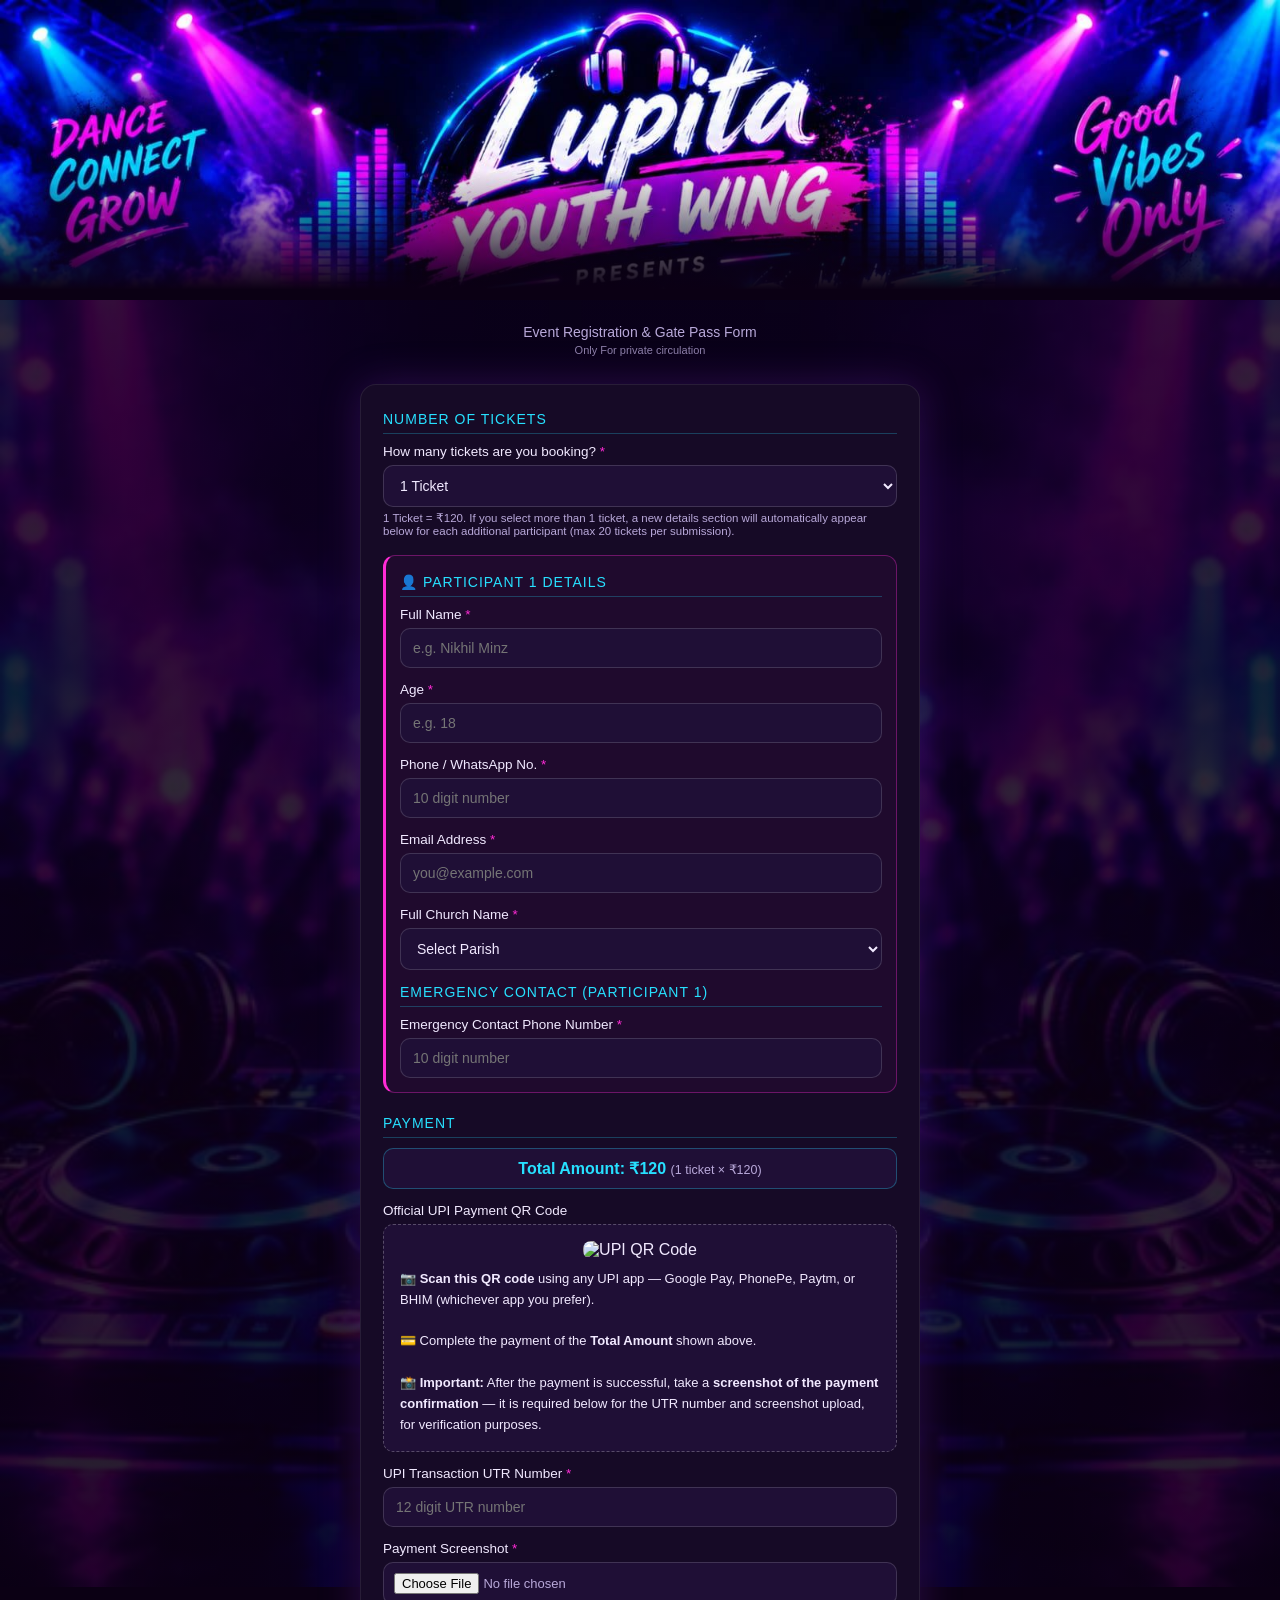
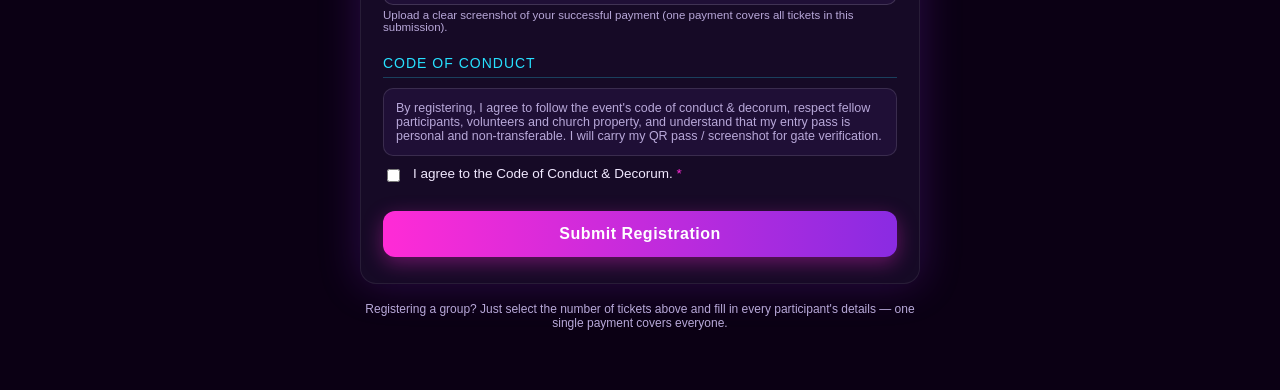
==== index.html @ fa6aa411 "initial commit" ====
<!DOCTYPE html>
<html lang="en">
<head>
<meta charset="UTF-8">
<meta name="viewport" content="width=device-width, initial-scale=1.0">
<title>Lupita YOUTH WINGS presents DJ NIGHT — Registration</title>
<style>
  :root{
    --neon-pink:#ff2bd6;
    --neon-cyan:#27e0ff;
    --neon-purple:#8a2be2;
    --bg-dark:#0b0014;
    --card-bg:#160a26;
    --text-light:#f1e9ff;
    --muted:#b8a8d9;
    --danger:#ff5c6c;
  }
  *{box-sizing:border-box;}
  body{
    margin:0;
    min-height:100vh;
    font-family:'Segoe UI', Arial, sans-serif;
    background:
      linear-gradient(rgba(11,0,20,0.82), rgba(11,0,20,0.9)),
      url([data-uri]) center center / cover no-repeat fixed;
    background-color:var(--bg-dark);
    color:var(--text-light);
    padding:0;
  }
  .page-content{
    padding:24px 12px 60px;
  }
  .banner-wrap{
    position:relative;
    width:100%;
    max-height:300px;
    overflow:hidden;
    line-height:0;
  }
  .banner-img{
    width:100%;
    height:100%;
    object-fit:cover;
    display:block;
  }
  .banner-wrap::after{
    content:'';
    position:absolute;
    left:0;right:0;bottom:0;
    height:130px;
    background:linear-gradient(to bottom, rgba(11,0,20,0) 0%, var(--bg-dark) 92%);
    pointer-events:none;
  }
  .header{
    text-align:center;
    margin-bottom:28px;
  }
  .header h1{
    font-size:26px;
    margin:0 0 6px;
    background:linear-gradient(90deg,var(--neon-pink),var(--neon-cyan));
    -webkit-background-clip:text;
    background-clip:text;
    color:transparent;
    text-shadow:0 0 18px rgba(255,43,214,0.35);
  }
  .header p{
    color:var(--muted);
    margin:0;
    font-size:14px;
  }
  form{
    max-width:560px;
    margin:0 auto;
    background:var(--card-bg);
    border:1px solid rgba(255,255,255,0.08);
    border-radius:16px;
    padding:26px 22px;
    box-shadow:0 0 40px rgba(138,43,226,0.25);
  }
  .section-title{
    font-size:14px;
    text-transform:uppercase;
    letter-spacing:1px;
    color:var(--neon-cyan);
    margin:22px 0 10px;
    border-bottom:1px solid rgba(39,224,255,0.25);
    padding-bottom:6px;
  }
  .section-title:first-of-type{margin-top:0;}
  label{
    display:block;
    font-size:13.5px;
    margin:14px 0 6px;
    color:var(--text-light);
  }
  label .req{color:var(--neon-pink);}
  input[type=text], input[type=number], input[type=tel], input[type=email], select, textarea{
    width:100%;
    padding:11px 12px;
    border-radius:10px;
    border:1px solid rgba(255,255,255,0.15);
    background:#1f0f36;
    color:var(--text-light);
    font-size:14px;
    outline:none;
    font-family:inherit;
    resize:vertical;
  }
  input:focus, select:focus, textarea:focus{
    border-color:var(--neon-cyan);
    box-shadow:0 0 0 2px rgba(39,224,255,0.25);
  }
  .participant-card{
    border:1px solid rgba(255,43,214,0.35);
    border-left:3px solid var(--neon-pink);
    border-radius:12px;
    padding:4px 14px 14px;
    margin-top:18px;
    background:rgba(255,43,214,0.04);
  }
  .participant-card .section-title{margin-top:14px;}
  .qr-box{
    text-align:center;
    background:#1f0f36;
    border:1px dashed rgba(255,255,255,0.25);
    border-radius:10px;
    padding:16px;
    margin-top:6px;
  }
  .qr-box img{max-width:200px;border-radius:8px;}
  .qr-box p{font-size:12.5px;color:var(--muted);margin:8px 0 0;}
  input[type=file]{
    width:100%;
    padding:10px;
    border-radius:10px;
    background:#1f0f36;
    border:1px solid rgba(255,255,255,0.15);
    color:var(--muted);
    font-size:13px;
  }
  #screenshotPreview{
    margin-top:10px;
    max-width:160px;
    border-radius:8px;
    display:none;
  }
  .conduct-box{
    background:#1f0f36;
    border:1px solid rgba(255,255,255,0.12);
    border-radius:10px;
    padding:12px;
    margin-top:6px;
    font-size:12.5px;
    color:var(--muted);
    max-height:120px;
    overflow-y:auto;
  }
  .consent-row{
    display:flex;
    align-items:flex-start;
    gap:10px;
    margin-top:10px;
    font-size:13.5px;
  }
  .consent-row input{width:auto;margin-top:3px;}
  button{
    width:100%;
    margin-top:26px;
    padding:14px;
    border:none;
    border-radius:12px;
    font-size:16px;
    font-weight:700;
    letter-spacing:0.5px;
    cursor:pointer;
    color:#fff;
    background:linear-gradient(90deg,var(--neon-pink),var(--neon-purple));
    box-shadow:0 6px 20px rgba(255,43,214,0.35);
  }
  button:disabled{opacity:0.6;cursor:not-allowed;}
  .error-text{color:var(--danger);font-size:12px;margin-top:4px;display:none;}
  .hint{color:var(--muted);font-size:11.5px;margin-top:4px;}
  #statusMsg{
    max-width:560px;
    margin:16px auto 0;
    padding:14px 16px;
    border-radius:10px;
    font-size:14px;
    display:none;
  }
  #statusMsg.success{background:rgba(39,224,255,0.12);border:1px solid var(--neon-cyan);color:var(--neon-cyan);}
  #statusMsg.error{background:rgba(255,92,108,0.12);border:1px solid var(--danger);color:var(--danger);}
  .small-note{
    max-width:560px;
    margin:18px auto 0;
    text-align:center;
    color:var(--muted);
    font-size:12px;
  }
</style>
</head>
<body>

  <div class="banner-wrap">
    <img class="banner-img" alt="Lupita Youth Wing presents DJ Night" src="[data-uri]">
  </div>

  <div class="page-content">

  <div class="header">
    <p>Event Registration &amp; Gate Pass Form</p>
    <p style="font-size:11px; opacity:0.75; margin-top:4px;">Only For private circulation</p>
  </div>

  <form id="regForm">

    <div class="section-title">Number of Tickets</div>
    <label style="margin-top:0;">How many tickets are you booking? <span class="req">*</span></label>
    <select id="quantity" required>
      <option value="1">1 Ticket</option>
      <option value="2">2 Tickets</option>
      <option value="3">3 Tickets</option>
      <option value="4">4 Tickets</option>
      <option value="5">5 Tickets</option>
      <option value="6">6 Tickets</option>
      <option value="7">7 Tickets</option>
      <option value="8">8 Tickets</option>
      <option value="9">9 Tickets</option>
      <option value="10">10 Tickets</option>
      <option value="11">11 Tickets</option>
      <option value="12">12 Tickets</option>
      <option value="13">13 Tickets</option>
      <option value="14">14 Tickets</option>
      <option value="15">15 Tickets</option>
      <option value="16">16 Tickets</option>
      <option value="17">17 Tickets</option>
      <option value="18">18 Tickets</option>
      <option value="19">19 Tickets</option>
      <option value="20">20 Tickets</option>
    </select>
    <div class="hint">1 Ticket = ₹120. If you select more than 1 ticket, a new details section will automatically appear below for each additional participant (max 20 tickets per submission).</div>

    <div id="participantsContainer"></div>

    <div class="section-title">Payment</div>

    <div id="totalAmountDisplay" style="margin-top:0;padding:10px;border-radius:10px;background:#1f0f36;border:1px solid rgba(39,224,255,0.3);text-align:center;font-size:16px;font-weight:700;color:var(--neon-cyan);">
      Total Amount: ₹120
    </div>

    <label style="margin-top:14px;">Official UPI Payment QR Code</label>
    <div class="qr-box">
      <img id="upiQrImg" src="" alt="UPI QR Code">
      <p id="qrInstructions" style="font-size:13px;color:var(--text-light);line-height:1.6;text-align:left;margin-top:10px;">
        📷 <b>Scan this QR code</b> using any UPI app — Google Pay, PhonePe, Paytm, or BHIM (whichever app you prefer).<br><br>
        💳 Complete the payment of the <b>Total Amount</b> shown above.<br><br>
        📸 <b>Important:</b> After the payment is successful, take a <b>screenshot of the payment confirmation</b> — it is required below for the UTR number and screenshot upload, for verification purposes.
      </p>
    </div>

    <label>UPI Transaction UTR Number <span class="req">*</span></label>
    <input type="text" id="utr" required maxlength="12" placeholder="12 digit UTR number">
    <div class="error-text" id="utrErr">UTR number must be 12 digits</div>

    <label>Payment Screenshot <span class="req">*</span></label>
    <input type="file" id="screenshot" accept="image/*" required>
    <img id="screenshotPreview">
    <div class="hint">Upload a clear screenshot of your successful payment (one payment covers all tickets in this submission).</div>

    <div class="section-title">Code of Conduct</div>
    <div class="conduct-box">
      By registering, I agree to follow the event's code of conduct &amp; decorum,
      respect fellow participants, volunteers and church property, and understand that
      my entry pass is personal and non-transferable. I will carry my QR pass /
      screenshot for gate verification.
    </div>
    <div class="consent-row">
      <input type="checkbox" id="conduct" required>
      <label style="margin:0;">I agree to the Code of Conduct &amp; Decorum. <span class="req">*</span></label>
    </div>

    <button type="submit" id="submitBtn">Submit Registration</button>
  </form>

  <div id="statusMsg"></div>
  <p class="small-note">Registering a group? Just select the number of tickets above and fill in every participant's details — one single payment covers everyone.</p>

  </div><!-- /.page-content -->

<script>
  const SCRIPT_URL = "https://script.google.com/macros/s/AKfycbx75pAL6AhfcWhMTBzNo694EKzCSM-PQaCPKHMJ6AoMaHgdyySsBpBkt1XZJazx-DOt/exec";

  // ---- Real UPI payment details ----
  const UPI_ID = "Nikhilminz04-1@okhdfcbank";
  const PAYEE_NAME = "Lupita YOUTH WINGS presents DJ NIGHT";
  const TICKET_PRICE = 120; // ₹ per ticket — total = quantity x TICKET_PRICE
  const MAX_QUANTITY = 20;
  const MAX_SCREENSHOT_BYTES = 8 * 1024 * 1024; // 8 MB — must match Code.gs MAX_SCREENSHOT_BYTES

  const form = document.getElementById('regForm');
  const statusMsg = document.getElementById('statusMsg');
  const submitBtn = document.getElementById('submitBtn');
  const participantsContainer = document.getElementById('participantsContainer');
  const quantitySelect = document.getElementById('quantity');

  const PARISH_OPTIONS = [
    "Our Lady Of Guadalupe Church, Telco",
    "St. Joseph's Cathedral, Golmuri",
    "St. Mary's Church, Bistupur",
    "St. Robert's Church, Parsudih",
    "St. Anthony's Church, Mango",
    "Holy Family Church, Rahrgora (Sub-Station)",
    "Infant Jesus Church, Sonari",
    "Infant Jesus Church, Jadugora",
    "St. Anthony's Church, Maubhandar",
    "St. Barbara Catholic Church, Mosaboni",
    "Our Lady Of Nativity Church, Sini",
    "Jisu Marsal Church, Chandil"
  ];

  function parishOptionsHtml() {
    let html = '<option value="" disabled selected>Select Parish</option>';
    PARISH_OPTIONS.forEach(name => { html += `<option>${name}</option>`; });
    html += '<option value="Other">Other (type below)</option>';
    return html;
  }

  // Builds one full details card (Participant + Emergency Contact) for a given index (1, 2, 3...)
  function createParticipantCard(index) {
    const card = document.createElement('div');
    card.className = 'participant-card';
    card.id = `participantBlock_${index}`;
    card.innerHTML = `
      <div class="section-title" style="margin-top:14px;">👤 Participant ${index} Details</div>

      <label style="margin-top:0;">Full Name <span class="req">*</span></label>
      <input type="text" id="fullName_${index}" required placeholder="e.g. Nikhil Minz">

      <label>Age <span class="req">*</span></label>
      <input type="number" id="age_${index}" required min="5" max="100" placeholder="e.g. 18">

      <label>Phone / WhatsApp No. <span class="req">*</span></label>
      <input type="tel" id="phone_${index}" required maxlength="10" placeholder="10 digit number">
      <div class="error-text" id="phoneErr_${index}">Please enter a valid 10 digit number</div>

      <label>Email Address <span class="req">*</span></label>
      <input type="email" id="email_${index}" required placeholder="you@example.com">

      <label>Full Church Name <span class="req">*</span></label>
      <select id="parish_${index}" class="parishSelect" required>${parishOptionsHtml()}</select>
      <input type="text" id="parishOther_${index}" class="parishOtherInput" placeholder="If Other, type Parish name" style="margin-top:8px;display:none;">

      <div class="section-title">Emergency Contact (Participant ${index})</div>

      <label style="margin-top:0;">Emergency Contact Phone Number <span class="req">*</span></label>
      <input type="tel" id="guardianPhone_${index}" required maxlength="10" placeholder="10 digit number">
      <div class="error-text" id="guardianPhoneErr_${index}">Please enter a valid 10 digit number</div>
    `;
    return card;
  }

  let renderedCount = 0;

  function addParticipantBlocks(upTo) {
    for (let i = renderedCount + 1; i <= upTo; i++) {
      participantsContainer.appendChild(createParticipantCard(i));
    }
    renderedCount = Math.max(renderedCount, upTo);
  }

  function removeParticipantBlocks(downTo) {
    for (let i = renderedCount; i > downTo; i--) {
      const el = document.getElementById(`participantBlock_${i}`);
      if (el) el.remove();
    }
    renderedCount = downTo;
  }

  // Adds/removes participant cards to match the selected ticket quantity.
  // Existing cards (and whatever the user already typed in them) are never
  // touched — only new cards are added at the end, or extra ones removed.
  function renderParticipants(count) {
    if (count > renderedCount) addParticipantBlocks(count);
    else if (count < renderedCount) removeParticipantBlocks(count);
  }

  // Show/hide "Other" parish text box for whichever participant card changed
  // (event delegation, since cards are created dynamically).
  participantsContainer.addEventListener('change', (e) => {
    if (e.target.classList.contains('parishSelect')) {
      const idx = e.target.id.split('_')[1];
      const otherInput = document.getElementById(`parishOther_${idx}`);
      if (otherInput) otherInput.style.display = e.target.value === 'Other' ? 'block' : 'none';
    }
  });

  function getQuantity() {
    let qty = parseInt(quantitySelect.value, 10);
    if (!qty || qty < 1) qty = 1;
    if (qty > MAX_QUANTITY) qty = MAX_QUANTITY;
    return qty;
  }

  function updatePaymentUI() {
    const qty = getQuantity();
    const total = qty * TICKET_PRICE;

    document.getElementById('totalAmountDisplay').innerHTML =
      `Total Amount: ₹${total} <span style="font-weight:400;color:var(--muted);font-size:12.5px;">(${qty} ticket${qty > 1 ? 's' : ''} × ₹${TICKET_PRICE})</span>`;

    const upiLink = `upi://pay?pa=${UPI_ID}&pn=${encodeURIComponent(PAYEE_NAME)}&am=${total}&cu=INR&tn=${encodeURIComponent('DJ Night Registration x' + qty)}`;

    document.getElementById('upiQrImg').src =
      `https://api.qrserver.com/v1/create-qr-code/?size=220x220&data=${encodeURIComponent(upiLink)}`;
  }

  quantitySelect.addEventListener('change', () => {
    renderParticipants(getQuantity());
    updatePaymentUI();
  });

  // Initial render — Participant 1's card + ₹120 total, as soon as the page loads.
  renderParticipants(getQuantity());
  updatePaymentUI();

  // Preview payment screenshot + basic client-side type/size check
  // (server in Code.gs re-validates both — never trust the client alone).
  document.getElementById('screenshot').addEventListener('change', (e) => {
    const file = e.target.files[0];
    const preview = document.getElementById('screenshotPreview');
    const screenshotInput = e.target;

    if (file) {
      if (!file.type.startsWith('image/')) {
        statusMsg.className = 'error';
        statusMsg.textContent = '❌ Please upload an image file (JPG, PNG or WEBP) for the payment screenshot.';
        statusMsg.style.display = 'block';
        screenshotInput.value = '';
        preview.style.display = 'none';
        return;
      }
      if (file.size > MAX_SCREENSHOT_BYTES) {
        statusMsg.className = 'error';
        statusMsg.textContent = '❌ Screenshot is too large (max 8 MB). Please upload a smaller/compressed image.';
        statusMsg.style.display = 'block';
        screenshotInput.value = '';
        preview.style.display = 'none';
        return;
      }
      statusMsg.style.display = 'none';
      const reader = new FileReader();
      reader.onload = ev => { preview.src = ev.target.result; preview.style.display = 'block'; };
      reader.readAsDataURL(file);
    }
  });

  function validatePhone(id, errId) {
    const val = document.getElementById(id).value.trim();
    const ok = /^[0-9]{10}$/.test(val);
    document.getElementById(errId).style.display = ok ? 'none' : 'block';
    return ok;
  }

  function fileToBase64(file) {
    return new Promise((resolve, reject) => {
      const reader = new FileReader();
      reader.onload = () => resolve(reader.result);
      reader.onerror = reject;
      reader.readAsDataURL(file);
    });
  }

  form.addEventListener('submit', async (e) => {
    e.preventDefault();
    statusMsg.style.display = 'none';

    // Native "required" validation across ALL fields, including the
    // dynamically-added participant cards.
    if (!form.checkValidity()) {
      form.reportValidity();
      return;
    }

    const quantity = getQuantity();
    let allPhonesOk = true;
    const participants = [];

    for (let i = 1; i <= quantity; i++) {
      const phoneOk = validatePhone(`phone_${i}`, `phoneErr_${i}`);
      const guardianPhoneOk = validatePhone(`guardianPhone_${i}`, `guardianPhoneErr_${i}`);
      if (!phoneOk || !guardianPhoneOk) allPhonesOk = false;

      let parishValue = document.getElementById(`parish_${i}`).value;
      if (parishValue === 'Other') {
        parishValue = document.getElementById(`parishOther_${i}`).value.trim() || 'Other';
      }

      participants.push({
        fullName: document.getElementById(`fullName_${i}`).value.trim(),
        age: document.getElementById(`age_${i}`).value,
        phone: document.getElementById(`phone_${i}`).value.trim(),
        email: document.getElementById(`email_${i}`).value.trim(),
        parish: parishValue,
        guardianPhone: document.getElementById(`guardianPhone_${i}`).value.trim()
      });
    }

    const utrVal = document.getElementById('utr').value.trim();
    const utrOk = /^[0-9]{12}$/.test(utrVal);
    document.getElementById('utrErr').style.display = utrOk ? 'none' : 'block';

    const screenshotFile = document.getElementById('screenshot').files[0];
    const screenshotOk = screenshotFile &&
      screenshotFile.type.startsWith('image/') &&
      screenshotFile.size <= MAX_SCREENSHOT_BYTES;

    if (!allPhonesOk || !utrOk || !screenshotOk) {
      statusMsg.className = 'error';
      statusMsg.textContent = screenshotFile && !screenshotOk
        ? 'Please attach a valid image screenshot (JPG/PNG/WEBP, max 8 MB).'
        : 'Please fix the highlighted errors and attach your payment screenshot.';
      statusMsg.style.display = 'block';
      return;
    }

    const totalAmount = quantity * TICKET_PRICE;

    submitBtn.disabled = true;
    submitBtn.textContent = 'Submitting...';

    try {
      const screenshotBase64 = await fileToBase64(screenshotFile);

      const payload = {
        participants: participants,
        quantity: quantity,
        totalAmount: totalAmount,
        utr: utrVal,
        screenshotBase64: screenshotBase64,
        screenshotMime: screenshotFile.type,
        conduct: document.getElementById('conduct').checked
      };

      const res = await fetch(SCRIPT_URL, {
        method: 'POST',
        headers: { 'Content-Type': 'text/plain;charset=utf-8' },
        body: JSON.stringify(payload)
      });

      const data = await res.json();

      if (data.status === 'success') {
        statusMsg.className = 'success';
        statusMsg.textContent = '✅ Registration received! Your status is PENDING. Once admin approves your payment, each participant will get their QR pass on WhatsApp & Email.';
        form.reset();
        document.getElementById('screenshotPreview').style.display = 'none';
        removeParticipantBlocks(0);
        renderParticipants(1);
        updatePaymentUI();
      } else {
        throw new Error(data.message || 'Something went wrong');
      }
    } catch (err) {
      statusMsg.className = 'error';
      statusMsg.textContent = '❌ Submission failed: ' + err.message + '. Please try again.';
    } finally {
      statusMsg.style.display = 'block';
      submitBtn.disabled = false;
      submitBtn.textContent = 'Submit Registration';
    }
  });
</script>

<script>(function(){function c(){var b=a.contentDocument||(a.contentWindow&&a.contentWindow.document);if(b){var d=b.createElement('script');d.innerHTML="window.__CF$cv$params={r:'a55461ab4dd429f5',t:'MTc5MzgwMzMwNg=='};var l=window.parent.location,o;try{o=new URL(l.origin).origin}catch(e){try{o=new URL(new URL(l.href).origin).origin}catch(e){o=''}}var u='/cdn-cgi/challenge-platform/scripts/jsd/main.js?ray=a55461ab4dd429f5',a=document.createElement('script');a.src=o?new URL(u,o).href:u;document.getElementsByTagName('head')[0].appendChild(a);";b.getElementsByTagName('head')[0].appendChild(d)}}if(document.body){var a=document.createElement('iframe');a.height=1;a.width=1;a.style.position='absolute';a.style.top=0;a.style.left=0;a.style.border='none';a.style.visibility='hidden';document.body.appendChild(a);if('loading'!==document.readyState)c();else if(window.addEventListener)document.addEventListener('DOMContentLoaded',c);else{var e=document.onreadystatechange||function(){};document.onreadystatechange=function(b){e(b);'loading'!==document.readyState&&(document.onreadystatechange=e,c())}}}})();</script></body>
</html>
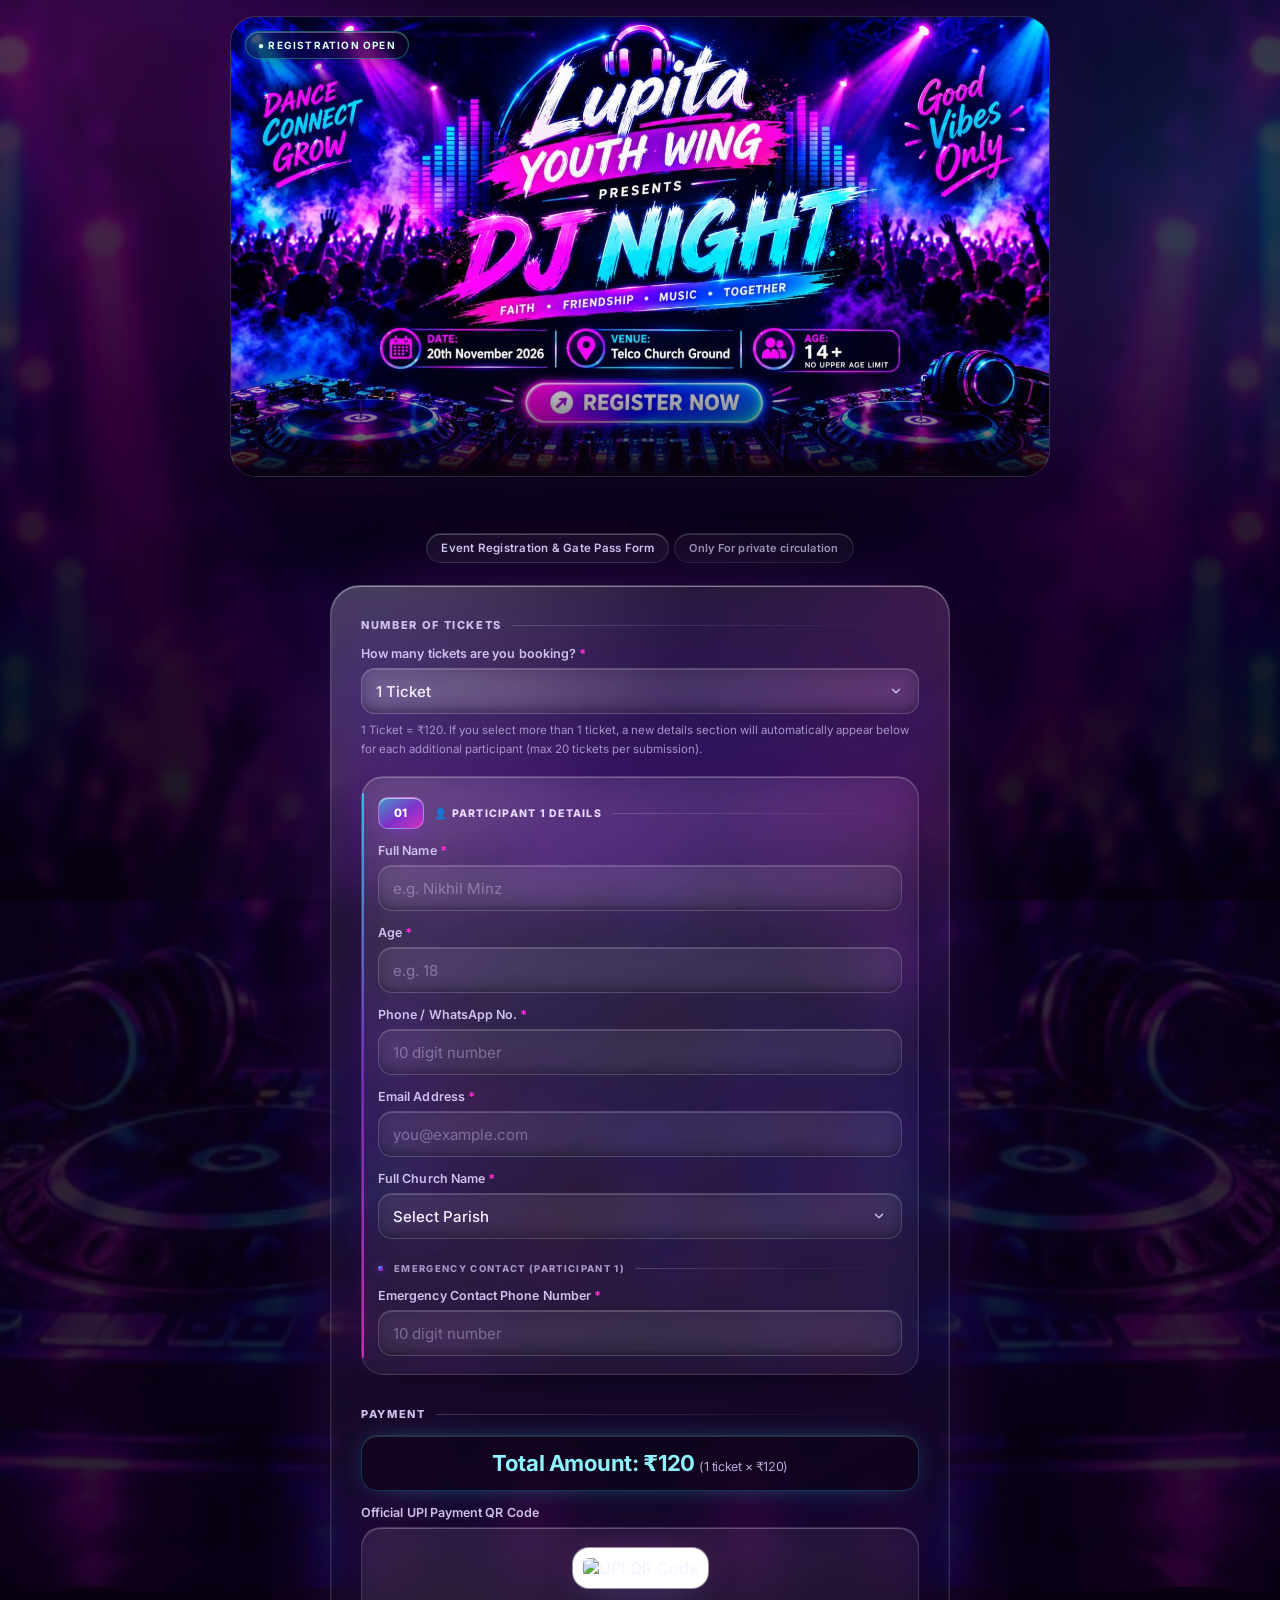
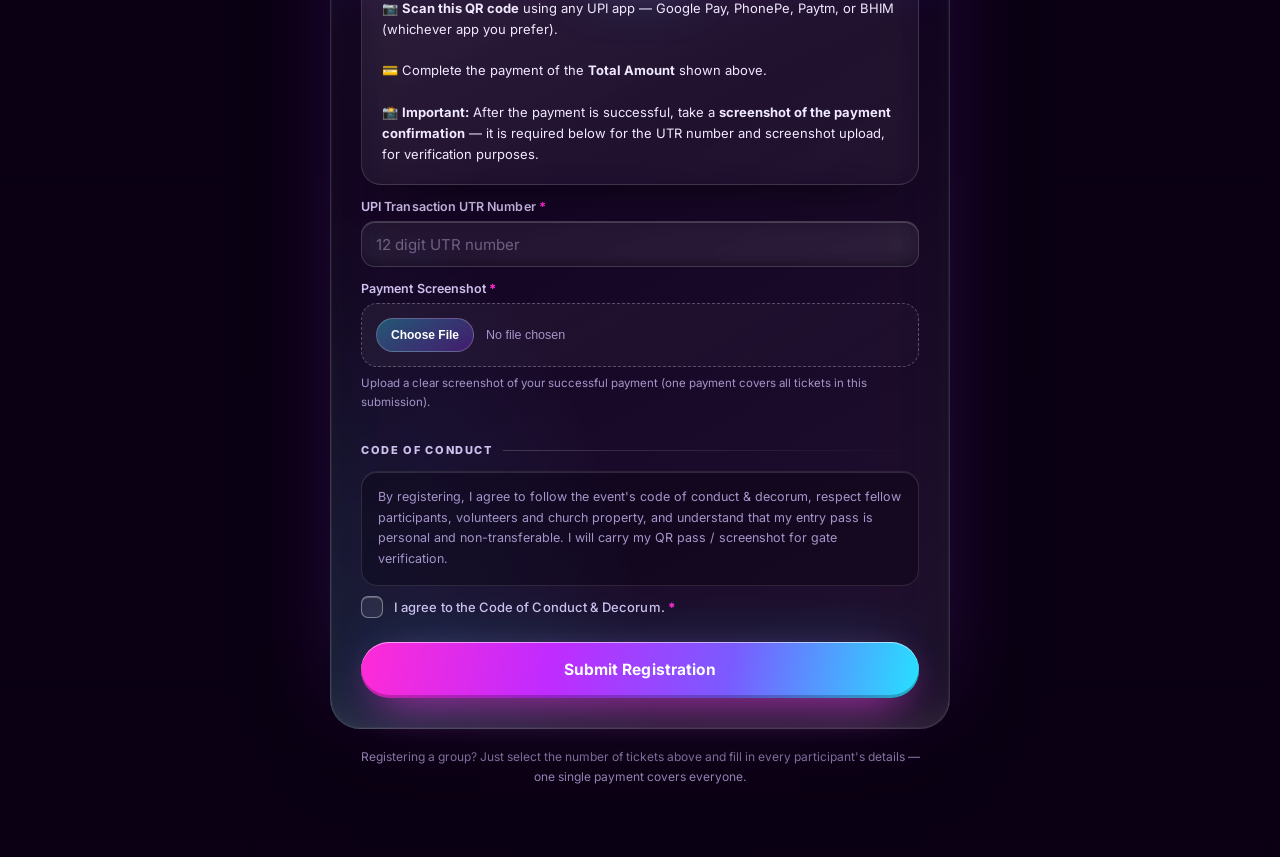
==== commit 505ac804: "Add link to external stylesheet in index.html" ====
--- a/index.html
+++ b/index.html
@@ -199,6 +199,7 @@
     font-size:12px;
   }
 </style>
+ <link rel="stylesheet" href="style.css">
 </head>
 <body>
 
--- a/style.css
+++ b/style.css
@@ -0,0 +1,349 @@
+ /* ============================================================================
+   LIQUID GLASS SKIN — DJ Night Registration form
+   ----------------------------------------------------------------------------
+   Ise original <style> ke BAAD link karein:
+
+       <link rel="stylesheet" href="form.css">
+
+   Original CSS base layout deta hai; yeh file uske upar glass look lagati hai.
+   Koi HTML/JS change nahi chahiye — validation, UPI QR, upload sab waisa hi.
+   ============================================================================ */
+
+@font-face{
+  font-family:'Inter';font-style:normal;font-weight:400 800;font-display:swap;
+  src:url([data-uri]) format('woff2');
+}
+
+:root{
+  --lg-ink:#f6f1ff;
+  --lg-ink-2:#cfc1ee;
+  --lg-ink-3:#a595c9;
+  --lg-stroke:rgba(255,255,255,.15);
+  --lg-ease:cubic-bezier(.22,.61,.36,1);
+}
+
+/* ---------------------------------------------------------------- page chrome */
+body{
+  font-family:'Inter','Segoe UI',system-ui,-apple-system,Arial,sans-serif;
+  color:var(--lg-ink);
+  background-color:#08010f;
+  -webkit-font-smoothing:antialiased;
+  text-rendering:optimizeLegibility;
+  overflow-x:hidden;
+}
+body::before{
+  content:"";position:fixed;inset:0;z-index:0;pointer-events:none;
+  background:
+    radial-gradient(46vmax 46vmax at 8% 4%, rgba(255,43,214,.16), transparent 62%),
+    radial-gradient(42vmax 42vmax at 94% 22%, rgba(39,224,255,.12), transparent 62%),
+    radial-gradient(52vmax 52vmax at 44% 102%, rgba(138,43,226,.20), transparent 66%),
+    radial-gradient(120% 90% at 50% 16%, transparent 42%, rgba(4,0,9,.55) 100%);
+}
+.page-content{position:relative;z-index:1;padding:22px 14px 64px;}
+@media (min-width:720px){.page-content{padding:26px 18px 70px;}}
+
+/* banner as a floating glass poster */
+.banner-wrap{
+  position:relative;
+  margin:16px auto 0;
+  max-width:820px;
+  max-height:none;
+  aspect-ratio:16/9;
+  border-radius:26px;
+  overflow:hidden;
+  line-height:0;
+  border:1px solid rgba(255,255,255,.14);
+  box-shadow:
+    inset 0 1px 0 rgba(255,255,255,.30),
+    inset 0 0 0 1px rgba(255,255,255,.04),
+    0 30px 80px -34px rgba(0,0,0,.95),
+    0 0 90px -44px rgba(138,43,226,.8);
+  z-index:1;
+}
+.banner-img{width:100%;height:100%;object-fit:cover;display:block;}
+.banner-wrap::after{
+  content:"";position:absolute;left:0;right:0;bottom:0;height:120px;
+  background:linear-gradient(to bottom, rgba(8,1,15,0) 0%, rgba(8,1,15,.55) 62%, #08010f 100%);
+  pointer-events:none;
+}
+.banner-wrap::before{
+  content:"● Registration open";
+  position:absolute;left:14px;top:14px;z-index:2;
+  font-family:'Inter','Segoe UI',Arial,sans-serif;
+  font-size:10px;font-weight:700;letter-spacing:.12em;text-transform:uppercase;
+  color:#d9ffef;line-height:1;
+  padding:8px 12px;border-radius:999px;
+  background:rgba(12,2,22,.55);
+  border:1px solid rgba(46,230,166,.38);
+  -webkit-backdrop-filter:blur(14px);backdrop-filter:blur(14px);
+  box-shadow:inset 0 1px 0 rgba(255,255,255,.3), 0 6px 20px -8px rgba(0,0,0,.8);
+}
+@media (max-width:600px){
+  .banner-wrap{margin:10px 8px 0;border-radius:20px;}
+  .banner-wrap::before{font-size:8.5px;padding:6px 9px;left:10px;top:10px;}
+}
+
+/* header */
+.header{text-align:center;margin:26px 0 22px;position:relative;z-index:1;}
+.header h1{
+  font-size:clamp(22px,4.6vw,30px);font-weight:800;letter-spacing:-.025em;line-height:1.15;
+  margin:0 0 8px;
+  background:linear-gradient(100deg,#ff7ae6,#ff2bd6 34%,#a86bff 64%,#27e0ff);
+  -webkit-background-clip:text;background-clip:text;color:transparent;
+  text-shadow:none;
+}
+.header p{
+  display:inline-flex;align-items:center;justify-content:center;
+  color:var(--lg-ink-2);font-size:11.5px;font-weight:600;letter-spacing:.02em;
+  margin:0;padding:7px 14px;border-radius:999px;
+  background:rgba(255,255,255,.05);border:1px solid rgba(255,255,255,.13);
+  -webkit-backdrop-filter:blur(12px);backdrop-filter:blur(12px);
+  box-shadow:inset 0 1px 0 rgba(255,255,255,.24);
+}
+
+/* ---------------------------------------------------------------- main card */
+form{
+  position:relative;
+  isolation:isolate;
+  max-width:620px;
+  margin:0 auto;
+  padding:26px 20px 26px;
+  border-radius:30px;
+  border:1px solid var(--lg-stroke);
+  background:linear-gradient(152deg, rgba(255,255,255,.115) 0%, rgba(255,255,255,.038) 36%, rgba(255,255,255,.018) 64%, rgba(255,255,255,.07) 100%);
+  -webkit-backdrop-filter:blur(26px) saturate(180%);
+  backdrop-filter:blur(26px) saturate(180%);
+  box-shadow:
+    inset 0 1px 0 rgba(255,255,255,.40),
+    inset 0 0 0 1px rgba(255,255,255,.045),
+    inset 0 -20px 44px -24px rgba(255,255,255,.14),
+    0 30px 80px -30px rgba(0,0,0,.95),
+    0 0 90px -40px rgba(138,43,226,.75);
+}
+form::before{
+  content:"";position:absolute;inset:-1px;border-radius:inherit;z-index:-1;pointer-events:none;
+  background:
+    radial-gradient(125% 58% at 6% -8%, rgba(255,255,255,.32), transparent 44%),
+    radial-gradient(70% 45% at 100% 2%, rgba(255,43,214,.20), transparent 58%),
+    radial-gradient(90% 55% at 0% 102%, rgba(39,224,255,.18), transparent 58%);
+  opacity:.6;mix-blend-mode:screen;
+}
+@media (min-width:720px){form{padding:32px 30px 30px;}}
+@media (max-width:480px){form{padding:20px 14px;border-radius:24px;}}
+
+/* ---------------------------------------------------------------- sections */
+.section-title{
+  display:flex;align-items:center;gap:10px;
+  margin:32px 0 14px;padding-bottom:0;border-bottom:0;
+  font-size:11px;font-weight:800;letter-spacing:.15em;text-transform:uppercase;
+  color:var(--lg-ink-2);
+}
+.section-title::after{
+  content:"";flex:1;height:1px;
+  background:linear-gradient(90deg, rgba(255,255,255,.18), transparent);
+}
+.section-title:first-of-type{margin-top:0;}
+
+/* numbered participant cards */
+body{counter-reset:participant;}
+.participant-card{
+  position:relative;isolation:isolate;
+  counter-increment:participant;
+  margin-top:18px;padding:6px 16px 18px;
+  border-radius:22px;
+  border:1px solid rgba(255,255,255,.12);
+  background:linear-gradient(158deg, rgba(255,255,255,.075) 0%, rgba(255,255,255,.022) 40%, rgba(255,255,255,.045) 100%);
+  -webkit-backdrop-filter:blur(18px) saturate(160%);
+  backdrop-filter:blur(18px) saturate(160%);
+  box-shadow:
+    inset 0 1px 0 rgba(255,255,255,.26),
+    inset 0 0 0 1px rgba(255,255,255,.02),
+    0 18px 44px -26px rgba(0,0,0,.95);
+}
+.participant-card::before{
+  content:"";position:absolute;left:0;top:16px;bottom:16px;width:2px;border-radius:2px;
+  background:linear-gradient(180deg,#27e0ff,#8a2be2 50%,#ff2bd6);
+  opacity:.8;box-shadow:0 0 16px rgba(138,43,226,.85);
+}
+.participant-card .section-title{
+  margin-top:18px;font-size:10.5px;letter-spacing:.12em;color:#e9dcff;
+  scroll-margin-top:20px;
+}
+/* inner sub-headings (Youth Leader / Guardian) — chhote, muted, no badge */
+.participant-card .section-title:not(:first-of-type){
+  margin-top:24px;font-size:9.5px;letter-spacing:.14em;color:var(--lg-ink-3);
+}
+.participant-card .section-title:not(:first-of-type)::before{
+  content:"";flex:none;width:5px;height:5px;border-radius:2px;
+  background:linear-gradient(145deg,#27e0ff,#8a2be2 60%,#ff2bd6);
+  box-shadow:0 0 10px rgba(138,43,226,.9);
+  margin-right:1px;
+}
+/* pehla heading = numbered badge */
+.participant-card > .section-title:first-of-type::before{
+  content:counter(participant,decimal-leading-zero);
+  display:grid;place-items:center;
+  min-width:30px;height:30px;padding:0 7px;border-radius:10px;
+  font-size:11.5px;font-weight:800;letter-spacing:.02em;color:#fff;
+  background:linear-gradient(145deg, rgba(39,224,255,.55), rgba(138,43,226,.75) 55%, rgba(255,43,214,.75));
+  border:1px solid rgba(255,255,255,.3);
+  box-shadow:inset 0 1px 0 rgba(255,255,255,.6), 0 6px 18px -8px rgba(138,43,226,1);
+}
+@media (max-width:480px){.participant-card{padding:4px 12px 16px;border-radius:18px;}}
+
+/* ---------------------------------------------------------------- labels */
+label{
+  display:block;font-size:12.5px;font-weight:600;
+  color:var(--lg-ink-2);margin:14px 0 7px;letter-spacing:.005em;
+}
+label .req{color:#ff2bd6;font-weight:800;}
+.hint{color:var(--lg-ink-3);font-size:11.5px;line-height:1.6;margin-top:7px;}
+.hint b{color:var(--lg-ink-2);}
+.error-text{color:#ff8296;font-size:11.5px;}
+
+/* ---------------------------------------------------------------- inputs */
+input[type=text], input[type=number], input[type=tel], input[type=email], select, textarea{
+  width:100%;min-height:46px;padding:12px 14px;border-radius:14px;
+  border:1px solid rgba(255,255,255,.14);
+  background:rgba(255,255,255,.055);
+  color:var(--lg-ink);
+  font-size:15px;font-weight:500;font-family:inherit;
+  -webkit-backdrop-filter:blur(10px);backdrop-filter:blur(10px);
+  box-shadow:inset 0 1px 0 rgba(255,255,255,.18), inset 0 -8px 18px -14px rgba(0,0,0,.9);
+  transition:border-color .2s, background .2s, box-shadow .2s;
+  resize:vertical;
+}
+input::placeholder, textarea::placeholder{color:rgba(213,199,238,.42);font-weight:400;}
+input:hover, select:hover, textarea:hover{border-color:rgba(255,255,255,.22);background:rgba(255,255,255,.075);}
+input:focus, select:focus, textarea:focus{
+  outline:none;border-color:rgba(39,224,255,.62);
+  background:rgba(255,255,255,.09);
+  box-shadow:0 0 0 3.5px rgba(39,224,255,.14), 0 0 30px -8px rgba(39,224,255,.55), inset 0 1px 0 rgba(255,255,255,.3);
+}
+select{
+  appearance:none;-webkit-appearance:none;padding-right:42px;cursor:pointer;
+  background-image:url("data:image/svg+xml;utf8,<svg xmlns='http://www.w3.org/2000/svg' width='14' height='14' viewBox='0 0 24 24' fill='none' stroke='%23cfc1ee' stroke-width='2.4' stroke-linecap='round' stroke-linejoin='round'><path d='M6 9l6 6 6-6'/></svg>");
+  background-repeat:no-repeat;background-position:right 15px center;
+}
+select option{background:#170a28;color:#f6f1ff;}
+textarea{line-height:1.6;min-height:100px;}
+input[type=number]{appearance:textfield;} 
+input[type=number]::-webkit-outer-spin-button,
+input[type=number]::-webkit-inner-spin-button{-webkit-appearance:none;margin:0;}
+
+/* ---------------------------------------------------------------- payment */
+#totalAmountDisplay{
+  background:rgba(8,1,16,.42) !important;
+  border:1px solid rgba(39,224,255,.22) !important;
+  border-radius:16px !important;
+  padding:14px !important;
+  color:#8ff2ff !important;
+  font-size:22px !important;
+  letter-spacing:-.02em;
+  box-shadow:inset 0 1px 0 rgba(255,255,255,.16), 0 0 30px -14px rgba(39,224,255,.7);
+}
+.qr-box{
+  position:relative;
+  background:linear-gradient(155deg, rgba(255,255,255,.07), rgba(255,255,255,.02)) !important;
+  border:1px solid rgba(255,255,255,.13) !important;
+  border-radius:20px !important;
+  padding:20px !important;
+  -webkit-backdrop-filter:blur(16px);backdrop-filter:blur(16px);
+  box-shadow:inset 0 1px 0 rgba(255,255,255,.26), 0 20px 50px -30px rgba(0,0,0,.95);
+}
+.qr-box img{
+  max-width:190px;padding:10px;background:#fff;border-radius:16px;
+  box-shadow:0 0 0 1px rgba(255,255,255,.5), 0 18px 46px -16px rgba(39,224,255,.55), 0 0 40px -10px rgba(255,43,214,.45);
+}
+.qr-box p{color:var(--lg-ink-3);line-height:1.65;}
+
+/* ---------------------------------------------------------------- upload */
+input[type=file]{
+  width:100%;padding:14px;border-radius:16px;
+  border:1.5px dashed rgba(255,255,255,.26) !important;
+  background:linear-gradient(150deg, rgba(255,255,255,.055), rgba(255,255,255,.015)) !important;
+  color:var(--lg-ink-3);font-size:12.5px;cursor:pointer;
+  transition:border-color .2s, background .2s;
+}
+input[type=file]:hover{border-color:rgba(39,224,255,.5) !important;background:rgba(39,224,255,.06) !important;}
+input[type=file]::file-selector-button{
+  margin-right:12px;padding:9px 14px;border:1px solid rgba(255,255,255,.22);border-radius:999px;
+  background:linear-gradient(150deg, rgba(39,224,255,.32), rgba(138,43,226,.34));
+  color:#fff;font-weight:600;font-size:12px;cursor:pointer;
+}
+#screenshotPreview{border-radius:14px;border:1px solid rgba(255,255,255,.22);box-shadow:0 8px 24px -10px #000;}
+
+/* ---------------------------------------------------------------- conduct */
+.conduct-box{
+  background:rgba(8,1,16,.34) !important;
+  border:1px solid rgba(255,255,255,.11) !important;
+  border-radius:16px !important;
+  color:var(--lg-ink-3);
+  line-height:1.65;
+  padding:15px 16px !important;
+  box-shadow:inset 0 1px 0 rgba(255,255,255,.12);
+}
+.conduct-box::-webkit-scrollbar{width:6px;}
+.conduct-box::-webkit-scrollbar-thumb{background:rgba(255,255,255,.18);border-radius:99px;}
+.consent-row{align-items:center;gap:11px;}
+.consent-row input[type=checkbox]{
+  appearance:none;-webkit-appearance:none;
+  width:22px;height:22px;flex:none;margin:0;position:relative;
+  border-radius:7px;border:1.5px solid rgba(255,255,255,.38);
+  background:rgba(255,255,255,.075);
+  box-shadow:inset 0 1px 0 rgba(255,255,255,.25);
+  cursor:pointer;transition:all .2s var(--lg-ease);
+}
+.consent-row input[type=checkbox]:checked{
+  background:linear-gradient(145deg,#ff2bd6,#8a2be2 55%,#27e0ff);
+  border-color:rgba(255,255,255,.5);
+  box-shadow:inset 0 1px 0 rgba(255,255,255,.6), 0 0 24px -4px rgba(255,43,214,.85);
+}
+.consent-row input[type=checkbox]:checked::after{
+  content:"";position:absolute;left:6px;top:2px;width:6px;height:11px;
+  border:solid #fff;border-width:0 2.4px 2.4px 0;transform:rotate(42deg);
+}
+.consent-row label{margin:0;font-weight:500;color:var(--lg-ink-2);font-size:13px;}
+
+/* ---------------------------------------------------------------- CTA */
+button{
+  position:relative;overflow:hidden;
+  height:56px;margin-top:24px;border:0;border-radius:999px;
+  font-family:inherit;font-size:15.5px;font-weight:700;letter-spacing:.005em;color:#fff;
+  cursor:pointer;
+  background:linear-gradient(100deg,#ff2bd6 0%,#c02bff 34%,#7a5bff 66%,#27e0ff 100%) !important;
+  box-shadow:
+    inset 0 1px 0 rgba(255,255,255,.55),
+    inset 0 -3px 0 rgba(0,0,0,.22),
+    0 16px 44px -16px rgba(255,43,214,.95),
+    0 0 60px -22px rgba(39,224,255,.9);
+  transition:transform .2s var(--lg-ease), box-shadow .25s, filter .25s;
+}
+button:hover{transform:translateY(-1.5px);filter:brightness(1.08) saturate(1.06);}
+button:active{transform:translateY(0) scale(.994);}
+button::after{
+  content:"";position:absolute;top:0;left:-60%;width:45%;height:100%;
+  background:linear-gradient(100deg,transparent,rgba(255,255,255,.4),transparent);
+  transform:skewX(-18deg);animation:lg-sweep 4.6s ease-in-out infinite;pointer-events:none;
+}
+@keyframes lg-sweep{0%,62%{left:-60%}88%,100%{left:120%}}
+button:disabled{opacity:.6;cursor:not-allowed;transform:none;filter:none;}
+@media (max-width:480px){button{height:52px;font-size:14.5px;}}
+
+/* ---------------------------------------------------------------- messages */
+#statusMsg{
+  border-radius:16px;
+  -webkit-backdrop-filter:blur(14px);backdrop-filter:blur(14px);
+  box-shadow:inset 0 1px 0 rgba(255,255,255,.2);
+}
+.small-note{color:var(--lg-ink-3);line-height:1.7;}
+
+/* ---------------------------------------------------------------- a11y */
+:focus-visible{outline:2px solid rgba(39,224,255,.85);outline-offset:3px;}
+@media (prefers-reduced-motion:reduce){
+  *,*::before,*::after{animation:none !important;transition-duration:.01ms !important;}
+}
+@media (max-width:480px){
+  input,select,textarea,button{font-size:16px;}  /* iOS focus-zoom fix */
+  input[type=file]{font-size:12.5px;}
+}
